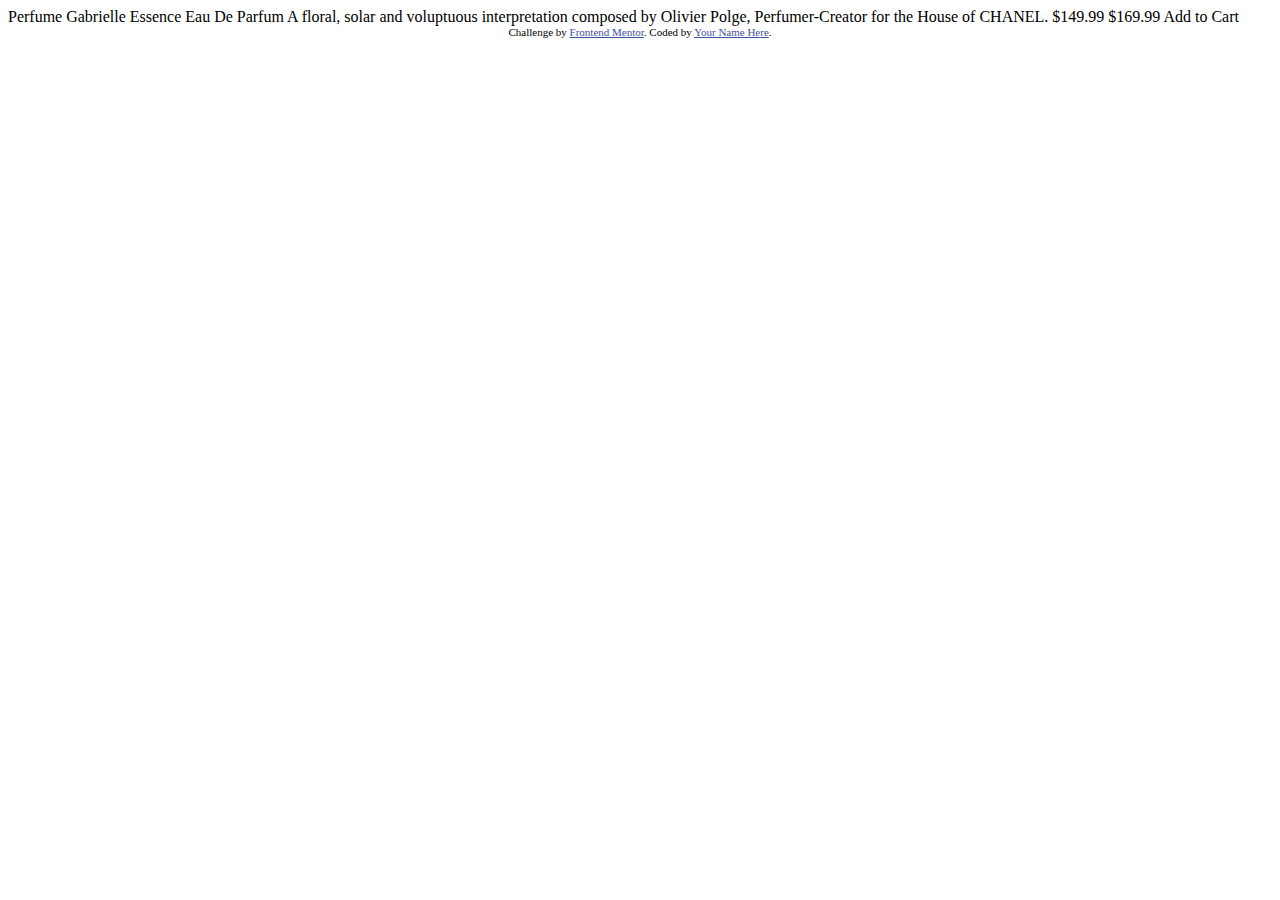
==== index.html @ 0aacae25 "initial commit" ====
<!DOCTYPE html>
<html lang="en">

<head>
  <meta charset="UTF-8">
  <meta name="viewport" content="width=device-width, initial-scale=1.0">
  <!-- displays site properly based on user's device -->

  <link rel="icon" type="image/png" sizes="32x32" href="./images/favicon-32x32.png">

  <title>Frontend Mentor | Product preview card component</title>

  <!-- Feel free to remove these styles or customise in your own stylesheet 👍 -->
  <style>
    .attribution {
      font-size: 11px;
      text-align: center;
    }

    .attribution a {
      color: hsl(228, 45%, 44%);
    }
  </style>
</head>

<body>

  Perfume

  Gabrielle Essence Eau De Parfum

  A floral, solar and voluptuous interpretation composed by Olivier Polge,
  Perfumer-Creator for the House of CHANEL.

  $149.99
  $169.99

  Add to Cart

  <div class="attribution">
    Challenge by <a href="https://www.frontendmentor.io?ref=challenge" target="_blank">Frontend Mentor</a>.
    Coded by <a href="#">Your Name Here</a>.
  </div>
</body>

</html>
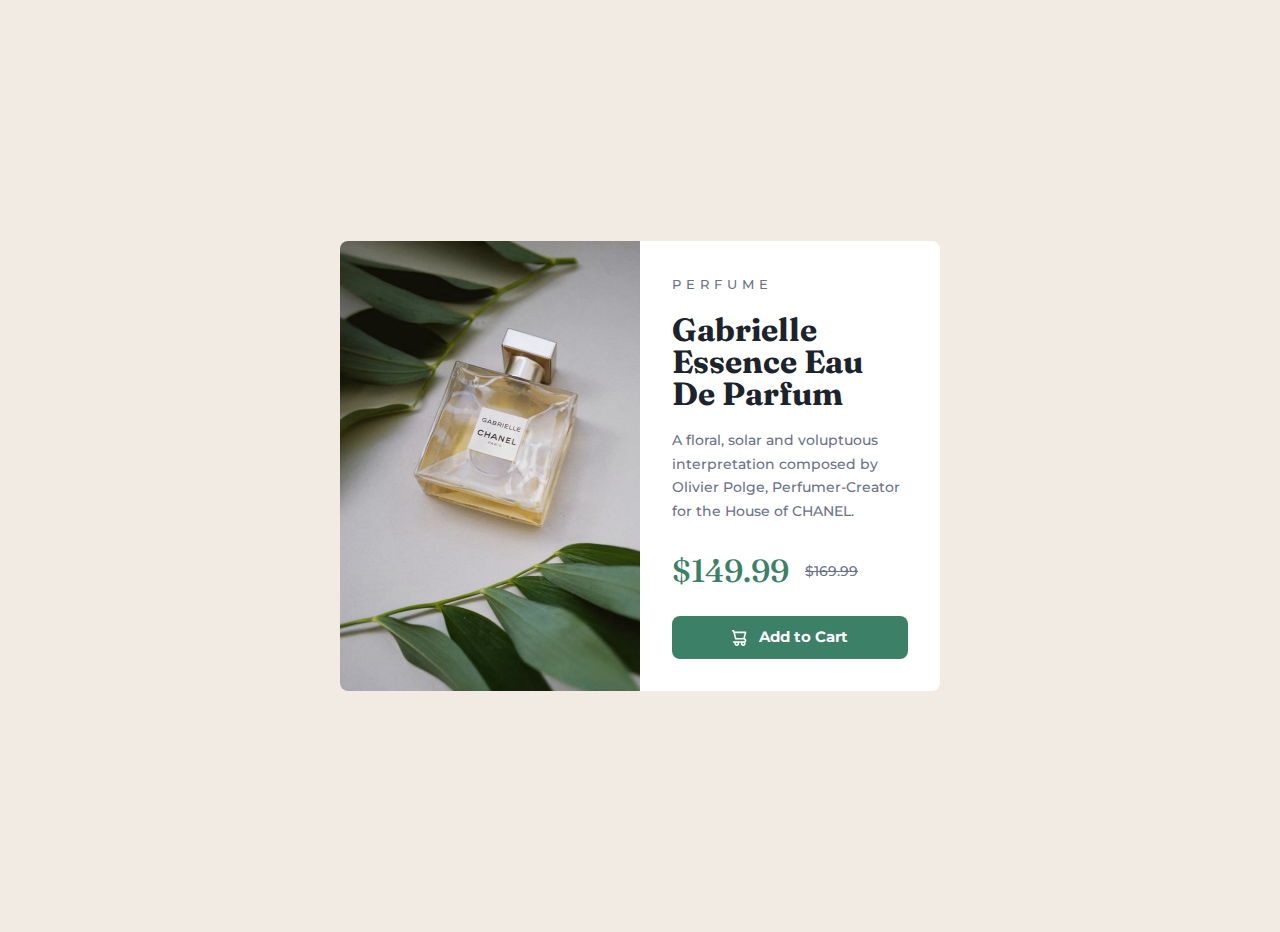
==== commit c7179461: "index file update" ====
--- a/index.html
+++ b/index.html
@@ -2,45 +2,55 @@
 <html lang="en">
 
 <head>
-  <meta charset="UTF-8">
-  <meta name="viewport" content="width=device-width, initial-scale=1.0">
-  <!-- displays site properly based on user's device -->
+    <meta charset="UTF-8">
+    <meta name="viewport" content="width=device-width, initial-scale=1.0">
+    <title>Document</title>
+    <!-- google fonts -->
+    <link rel="preconnect" href="https://fonts.googleapis.com">
+    <link rel="preconnect" href="https://fonts.gstatic.com" crossorigin>
+    <link
+        href="https://fonts.googleapis.com/css2?family=Fraunces:opsz,wght@9..144,700&family=Montserrat:wght@500;700&display=swap"
+        rel="stylesheet">
+    <!-- my css style -->
+    <link rel="stylesheet" href="code.css">
 
-  <link rel="icon" type="image/png" sizes="32x32" href="./images/favicon-32x32.png">
-
-  <title>Frontend Mentor | Product preview card component</title>
-
-  <!-- Feel free to remove these styles or customise in your own stylesheet 👍 -->
-  <style>
-    .attribution {
-      font-size: 11px;
-      text-align: center;
-    }
-
-    .attribution a {
-      color: hsl(228, 45%, 44%);
-    }
-  </style>
 </head>
 
 <body>
+    <main>
+        <article class="product">
+            <picture class="product__img">
+                <source srcset="images/image-product-desktop.jpg" media="(min-width:600px)">
+                <img src="images/image-product-mobile.jpg" alt="">
+            </picture>
+            <div class="product__content">
 
-  Perfume
+                <p class="product__category"> Perfume</p>
 
-  Gabrielle Essence Eau De Parfum
+                <h1 class="product__title"> Gabrielle Essence Eau De Parfum</h1>
 
-  A floral, solar and voluptuous interpretation composed by Olivier Polge,
-  Perfumer-Creator for the House of CHANEL.
+                <p>
+                    A floral, solar and voluptuous interpretation composed by Olivier Polge,
+                    Perfumer-Creator for the House of CHANEL.
+                </p>
+                <div class="flex-group">
 
-  $149.99
-  $169.99
+                    <p class="product__price">
+                        <span class="visually-hidden">Current price:</span>
+                        $149.99
+                    </p>
+                    <p class="product__original-price">
+                        <span class="visually-hidden">Original price:</span>
+                        <s>$169.99</s>
+                    </p>
+                </div>
 
-  Add to Cart
-
-  <div class="attribution">
-    Challenge by <a href="https://www.frontendmentor.io?ref=challenge" target="_blank">Frontend Mentor</a>.
-    Coded by <a href="#">Your Name Here</a>.
-  </div>
+                <button class="button" data-icon="shopping-cart">
+                    Add to Cart
+                </button>
+            </div>
+        </article>
+    </main>
 </body>
 
 </html>--- a/code.css
+++ b/code.css
@@ -0,0 +1,186 @@
+:root {
+  --clr-primary-400: hsl(158, 36%, 37%);
+  --clr-primary-500: hsl(158, 36%, 20%);
+  --clr-secondary-200: hsl(30, 38%, 92%);
+
+  --clr-neutral-900: hsl(212, 21%, 14%);
+  --clr-neutral-400: hsl(228, 12%, 48%);
+  --clr-neutral-100: hsl(0, 0%, 100%);
+
+  --ff-accent: "fraunces", serif;
+  --ff-base: "montserrat", sans-serif;
+
+  --fw-regular: 500;
+  --fw-bold: 700;
+}
+
+/*
+  1. Use a more-intuitive box-sizing model.
+*/
+*,
+*::before,
+*::after {
+  box-sizing: border-box;
+}
+/*
+    2. Remove default margin
+  */
+* {
+  margin: 0;
+}
+/*
+    Typographic tweaks!
+    3. Add accessible line-height
+    4. Improve text rendering
+  */
+body {
+  line-height: 1.7;
+  -webkit-font-smoothing: antialiased;
+}
+/*
+    5. Improve media defaults
+  */
+img,
+picture,
+video,
+canvas,
+svg {
+  display: block;
+  max-width: 100%;
+}
+/*
+    6. Remove built-in form typography styles
+  */
+input,
+button,
+textarea,
+select {
+  font: inherit;
+}
+/*
+    7. Avoid text overflows
+  */
+p,
+h1,
+h2,
+h3,
+h4,
+h5,
+h6 {
+  overflow-wrap: break-word;
+}
+
+h1,
+h2,
+h3 {
+  line-height: 1;
+}
+
+/* General styling */
+
+body {
+  font-family: var(--ff-base);
+  font-weight: var(--fw-regular);
+  font-size: 0.875rem;
+  color: var(--clr-neutral-400);
+  background-color: var(--clr-secondary-200);
+
+  /* for this project only  */
+  display: grid;
+  min-height: 100vh;
+  place-content: center;
+  margin: 1rem;
+}
+
+/* utilities */
+
+.flex-group {
+  display: flex;
+  gap: 1rem;
+  flex-wrap: wrap;
+  align-items: center;
+}
+
+.visually-hidden:not(:focus):not(:active) {
+  clip: rect(0 0 0 0);
+  clip-path: inset(50%);
+  height: 1px;
+  overflow: hidden;
+  position: absolute;
+  white-space: nowrap;
+  width: 1px;
+}
+
+/* button */
+
+.button {
+  cursor: pointer;
+  text-decoration: none;
+  display: inline-flex;
+  gap: 0.75rem;
+  justify-content: center;
+  align-items: center;
+
+  border: 0;
+  border-radius: 0.5rem;
+  padding: 0.5em 1.5em;
+  background-color: var(--clr-primary-400);
+  color: var(--clr-neutral-100);
+  font-weight: var(--fw-bold);
+  font-size: 0.925rem;
+}
+
+.button[data-icon="shopping-cart"]::before {
+  content: "";
+  background: url(/images/icon-cart.svg);
+  width: 15px;
+  height: 16px;
+}
+
+.button:is(:hover, :focus) {
+  background-color: var(--clr-primary-500);
+}
+
+/* product styles */
+
+.product {
+  --content-padding: 1.5rem;
+  --content-spacing: 1rem;
+
+  display: grid;
+  background-color: var(--clr-neutral-100);
+  border-radius: 0.5rem;
+  overflow: hidden;
+  max-width: 600px;
+}
+
+@media (min-width: 600px) {
+  .product {
+    --content-padding: 2rem;
+    grid-template-columns: 1fr 1fr;
+  }
+}
+
+.product__content {
+  display: grid;
+  gap: var(--content-spacing);
+  padding: var(--content-padding);
+}
+
+.product__category {
+  font-size: 0.8125rem;
+  letter-spacing: 5px;
+  text-transform: uppercase;
+}
+
+.product__title {
+  font-size: 2rem;
+  font-family: var(--ff-accent);
+  color: var(--clr-neutral-900);
+}
+
+.product__price {
+  font-size: 2rem;
+  font-family: var(--ff-accent);
+  color: var(--clr-primary-400);
+}
